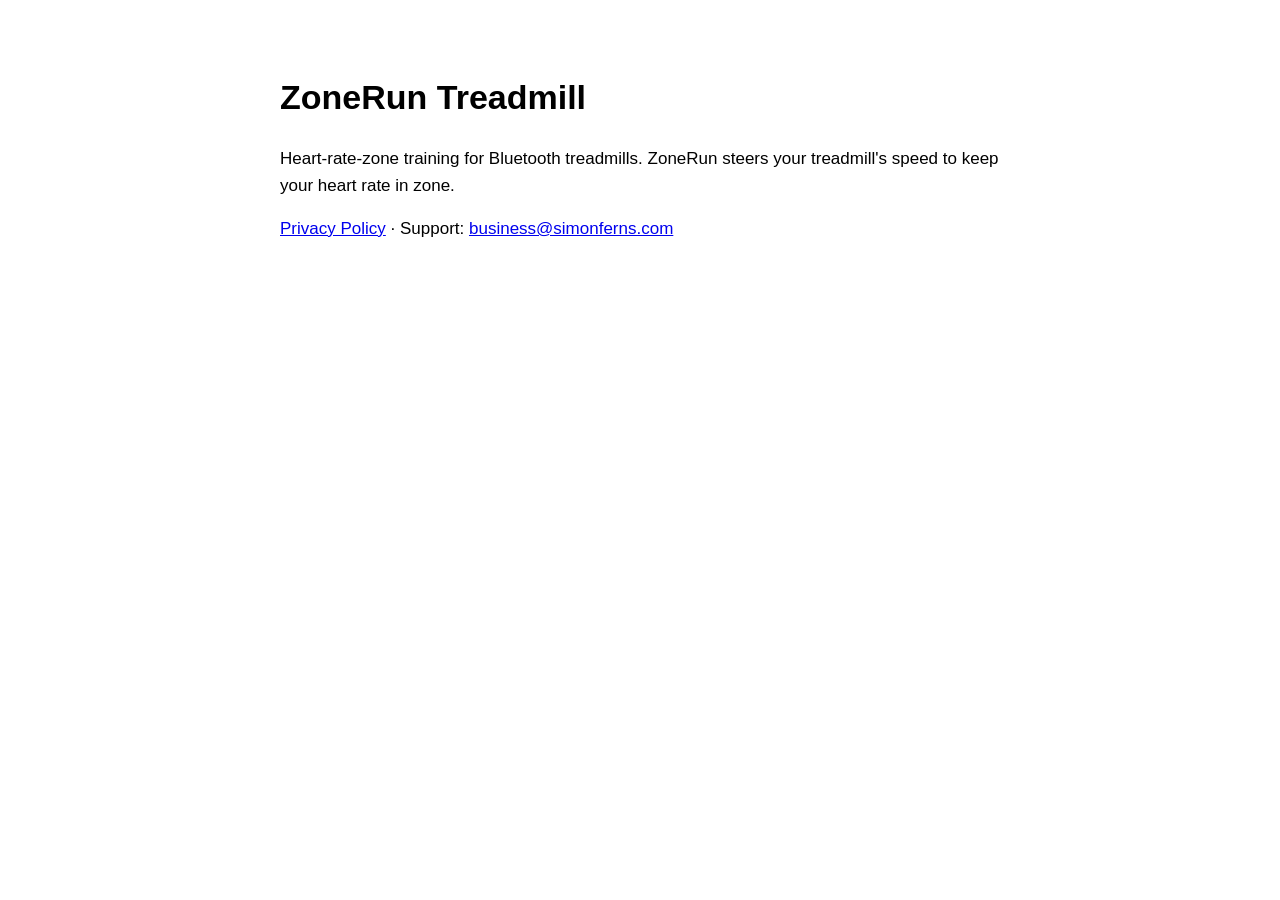
==== index.html @ 606d6ba1 "ZoneRun privacy policy and support page Co-authored-by: Cursor <cursoragent@cursor.com>" ====
<!DOCTYPE html>
<html lang="en"><head><meta charset="utf-8"><meta name="viewport" content="width=device-width, initial-scale=1">
<title>ZoneRun Treadmill</title>
<style>:root{color-scheme:light dark}body{font:17px/1.55 -apple-system,BlinkMacSystemFont,sans-serif;max-width:720px;margin:0 auto;padding:48px 24px}</style>
</head><body><h1>ZoneRun Treadmill</h1>
<p>Heart-rate-zone training for Bluetooth treadmills. ZoneRun steers your treadmill's speed to keep your heart rate in zone.</p>
<p><a href="privacy.html">Privacy Policy</a> · Support: <a href="mailto:business@simonferns.com">business@simonferns.com</a></p>
</body></html>
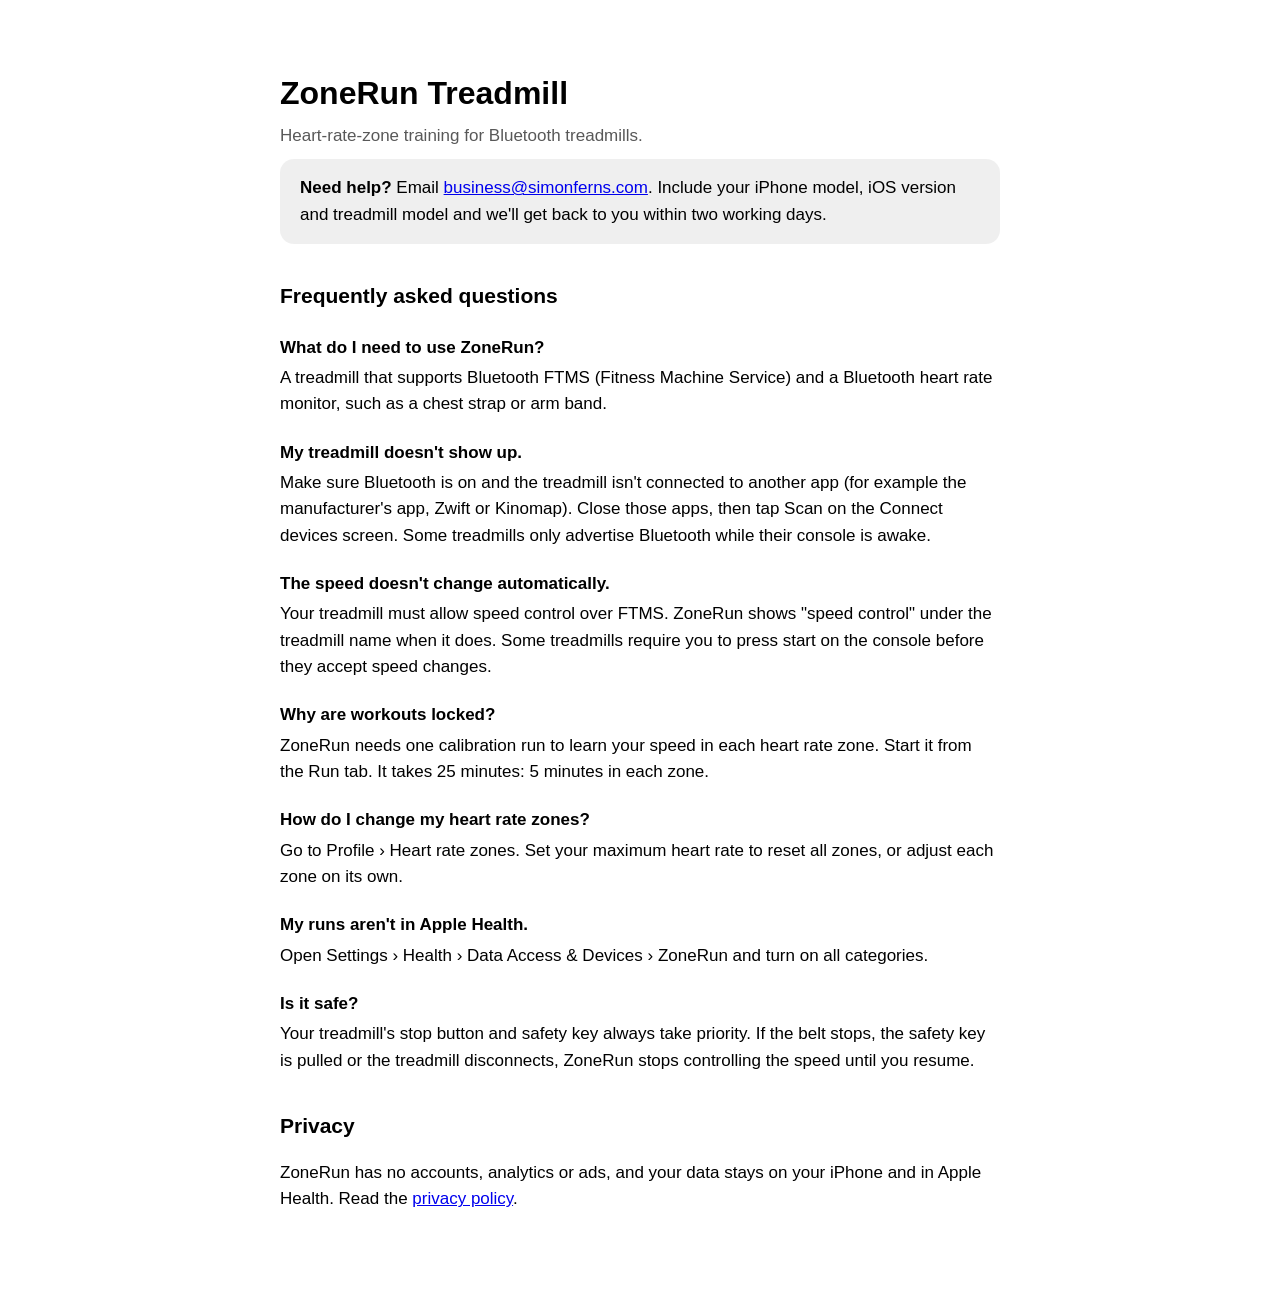
==== commit 7bfcb94f: "Support page with FAQ Co-authored-by: Cursor <cursoragent@cursor.com>" ====
--- a/index.html
+++ b/index.html
@@ -1,8 +1,61 @@
 <!DOCTYPE html>
-<html lang="en"><head><meta charset="utf-8"><meta name="viewport" content="width=device-width, initial-scale=1">
-<title>ZoneRun Treadmill</title>
-<style>:root{color-scheme:light dark}body{font:17px/1.55 -apple-system,BlinkMacSystemFont,sans-serif;max-width:720px;margin:0 auto;padding:48px 24px}</style>
-</head><body><h1>ZoneRun Treadmill</h1>
-<p>Heart-rate-zone training for Bluetooth treadmills. ZoneRun steers your treadmill's speed to keep your heart rate in zone.</p>
-<p><a href="privacy.html">Privacy Policy</a> · Support: <a href="mailto:business@simonferns.com">business@simonferns.com</a></p>
-</body></html>
+<html lang="en">
+<head>
+<meta charset="utf-8">
+<meta name="viewport" content="width=device-width, initial-scale=1">
+<title>ZoneRun Treadmill – Support</title>
+<style>
+  :root { color-scheme: light dark; }
+  body { font: 17px/1.55 -apple-system, BlinkMacSystemFont, "Segoe UI", sans-serif; max-width: 720px;
+         margin: 0 auto; padding: 48px 24px 80px; }
+  h1 { font-size: 32px; margin-bottom: 4px; }
+  h2 { font-size: 21px; margin-top: 36px; }
+  h3 { font-size: 17px; margin: 22px 0 4px; }
+  p { margin: 4px 0 10px; }
+  .muted { opacity: 0.65; }
+  .contact { padding: 16px 20px; border-radius: 14px; background: rgba(127,127,127,0.12); }
+</style>
+</head>
+<body>
+<h1>ZoneRun Treadmill</h1>
+<p class="muted">Heart-rate-zone training for Bluetooth treadmills.</p>
+
+<div class="contact">
+  <strong>Need help?</strong> Email <a href="mailto:business@simonferns.com?subject=ZoneRun%20support">business@simonferns.com</a>.
+  Include your iPhone model, iOS version and treadmill model and we'll get back to you within two working days.
+</div>
+
+<h2>Frequently asked questions</h2>
+
+<h3>What do I need to use ZoneRun?</h3>
+<p>A treadmill that supports Bluetooth FTMS (Fitness Machine Service) and a Bluetooth heart rate monitor, such as a
+chest strap or arm band.</p>
+
+<h3>My treadmill doesn't show up.</h3>
+<p>Make sure Bluetooth is on and the treadmill isn't connected to another app (for example the manufacturer's app,
+Zwift or Kinomap). Close those apps, then tap Scan on the Connect devices screen. Some treadmills only advertise
+Bluetooth while their console is awake.</p>
+
+<h3>The speed doesn't change automatically.</h3>
+<p>Your treadmill must allow speed control over FTMS. ZoneRun shows "speed control" under the treadmill name when it
+does. Some treadmills require you to press start on the console before they accept speed changes.</p>
+
+<h3>Why are workouts locked?</h3>
+<p>ZoneRun needs one calibration run to learn your speed in each heart rate zone. Start it from the Run tab. It takes
+25 minutes: 5 minutes in each zone.</p>
+
+<h3>How do I change my heart rate zones?</h3>
+<p>Go to Profile › Heart rate zones. Set your maximum heart rate to reset all zones, or adjust each zone on its own.</p>
+
+<h3>My runs aren't in Apple Health.</h3>
+<p>Open Settings › Health › Data Access &amp; Devices › ZoneRun and turn on all categories.</p>
+
+<h3>Is it safe?</h3>
+<p>Your treadmill's stop button and safety key always take priority. If the belt stops, the safety key is pulled or the
+treadmill disconnects, ZoneRun stops controlling the speed until you resume.</p>
+
+<h2>Privacy</h2>
+<p>ZoneRun has no accounts, analytics or ads, and your data stays on your iPhone and in Apple Health.
+Read the <a href="privacy.html">privacy policy</a>.</p>
+</body>
+</html>
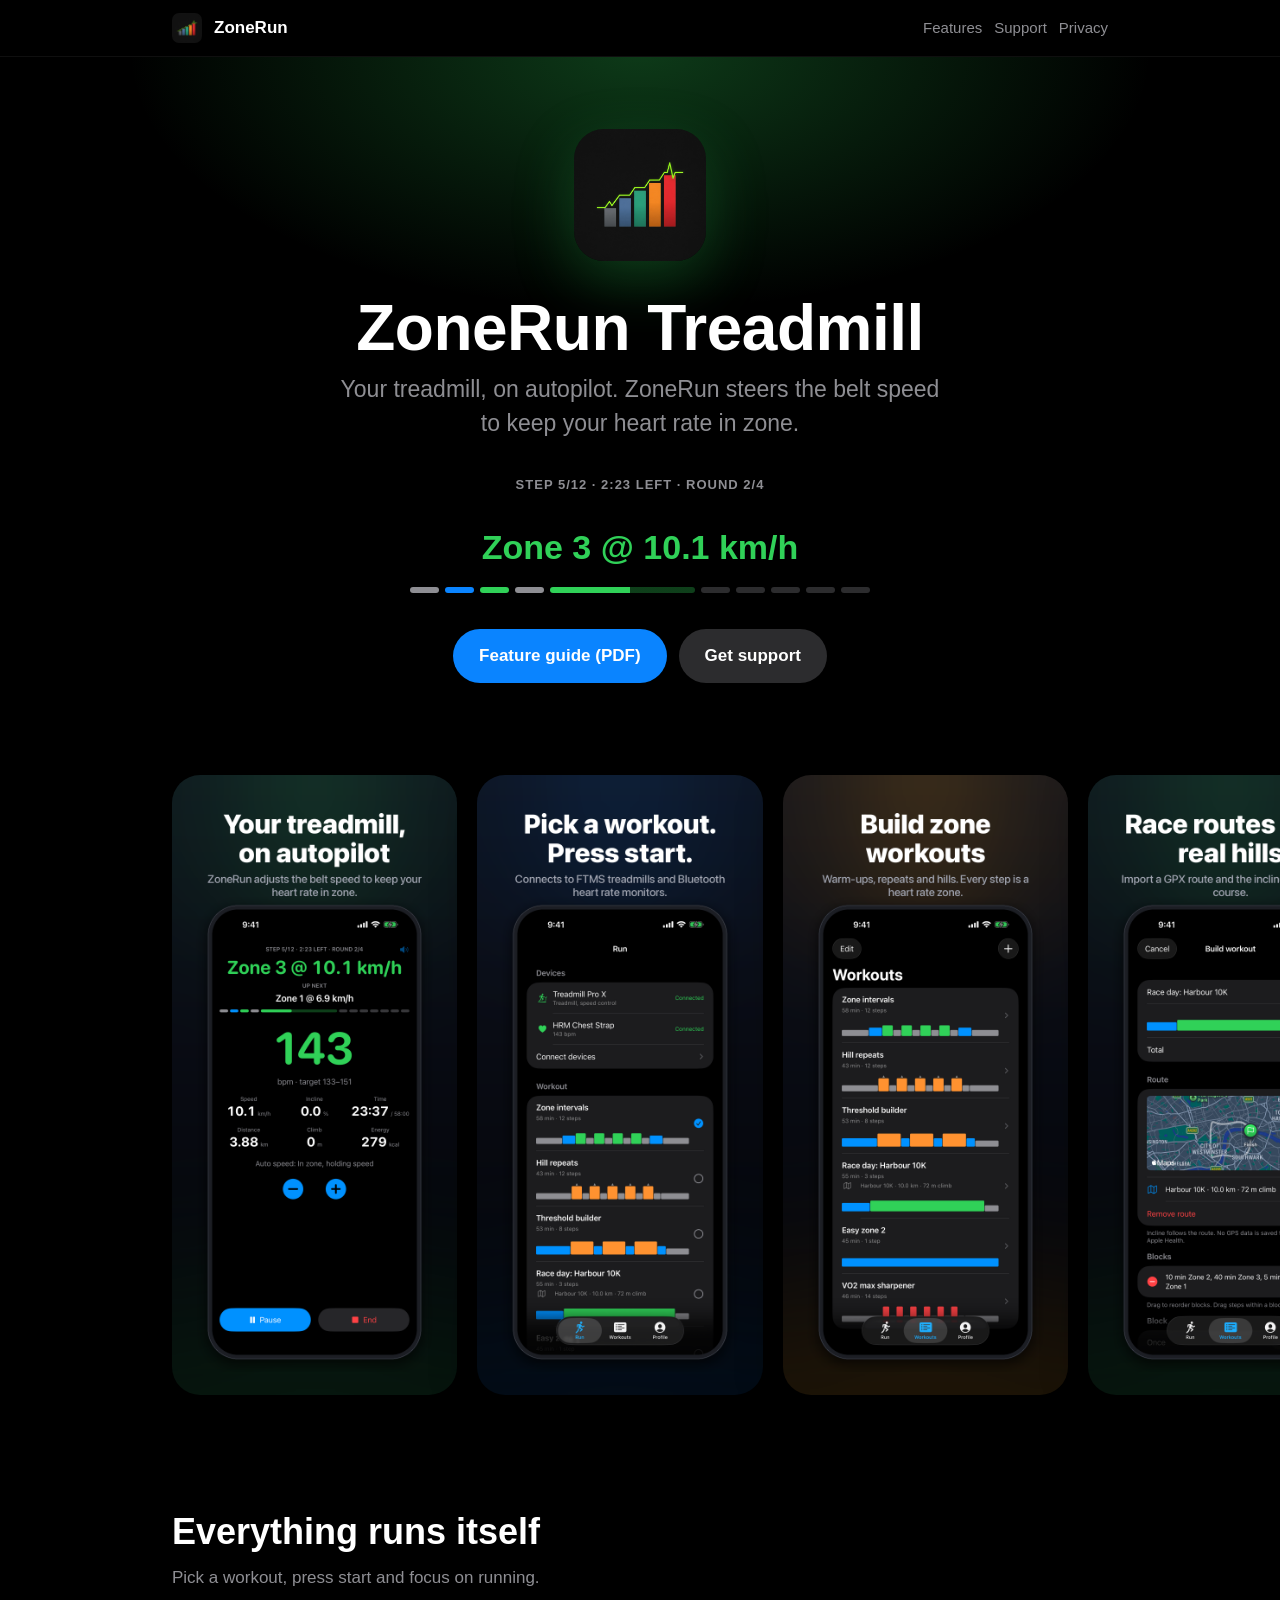
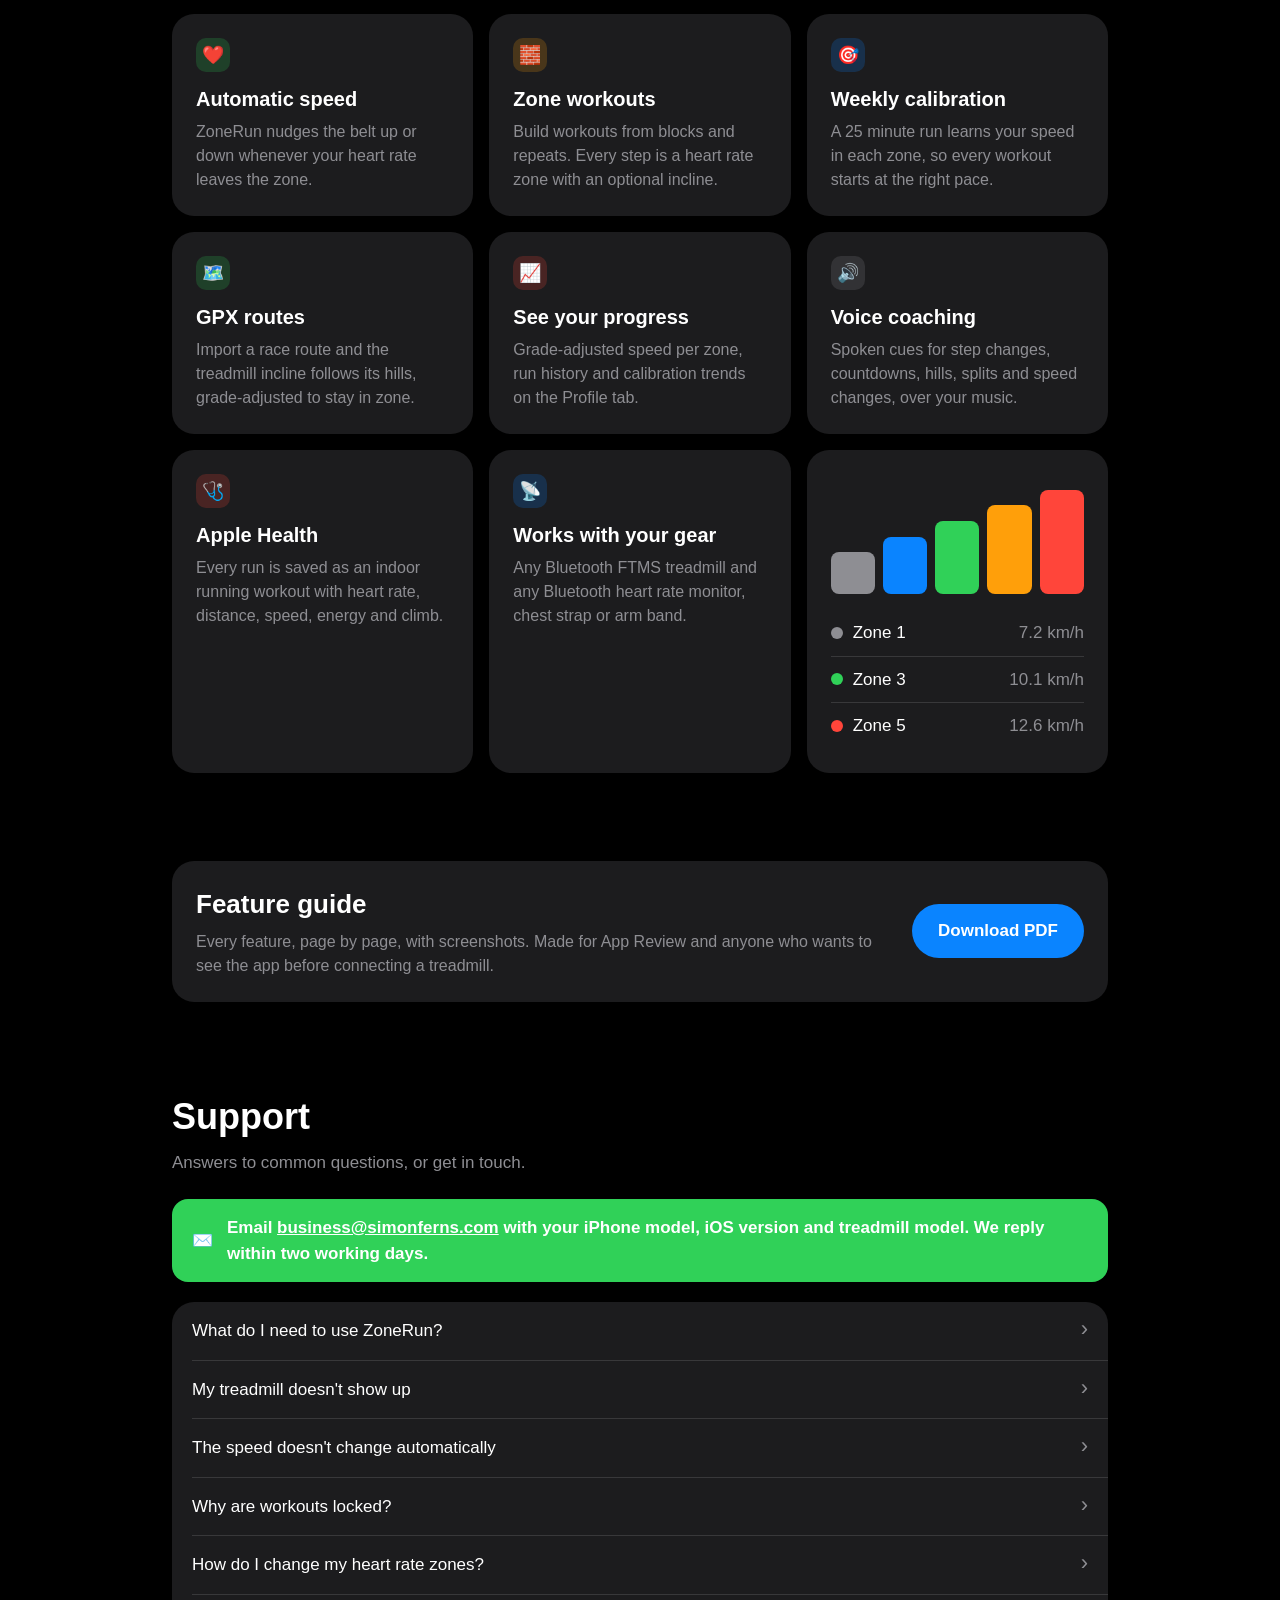
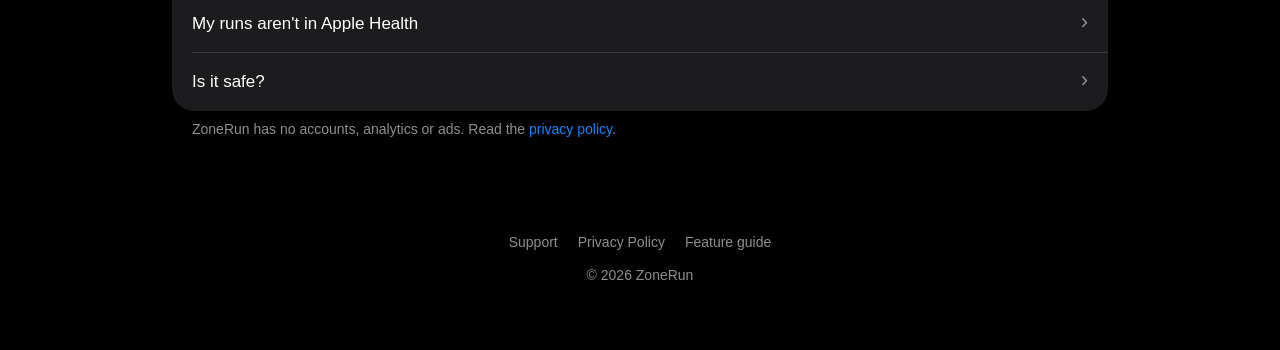
==== commit 943b6065: "Update site" ====
--- a/index.html
+++ b/index.html
@@ -3,59 +3,144 @@
 <head>
 <meta charset="utf-8">
 <meta name="viewport" content="width=device-width, initial-scale=1">
-<title>ZoneRun Treadmill – Support</title>
-<style>
-  :root { color-scheme: light dark; }
-  body { font: 17px/1.55 -apple-system, BlinkMacSystemFont, "Segoe UI", sans-serif; max-width: 720px;
-         margin: 0 auto; padding: 48px 24px 80px; }
-  h1 { font-size: 32px; margin-bottom: 4px; }
-  h2 { font-size: 21px; margin-top: 36px; }
-  h3 { font-size: 17px; margin: 22px 0 4px; }
-  p { margin: 4px 0 10px; }
-  .muted { opacity: 0.65; }
-  .contact { padding: 16px 20px; border-radius: 14px; background: rgba(127,127,127,0.12); }
-</style>
+<title>ZoneRun Treadmill – Heart rate zone training for Bluetooth treadmills</title>
+<meta name="description" content="ZoneRun steers your Bluetooth treadmill's speed to keep your heart rate in zone.">
+<link rel="icon" href="icon.png">
+<link rel="apple-touch-icon" href="icon.png">
+<link rel="stylesheet" href="style.css">
 </head>
 <body>
-<h1>ZoneRun Treadmill</h1>
-<p class="muted">Heart-rate-zone training for Bluetooth treadmills.</p>
+<nav>
+  <div class="wrap">
+    <img src="icon.png" alt="">
+    <span class="name rounded">ZoneRun</span>
+    <a class="link" href="#features">Features</a>
+    <a class="link" href="#support">Support</a>
+    <a class="link" href="privacy.html">Privacy</a>
+  </div>
+</nav>
 
-<div class="contact">
-  <strong>Need help?</strong> Email <a href="mailto:business@simonferns.com?subject=ZoneRun%20support">business@simonferns.com</a>.
-  Include your iPhone model, iOS version and treadmill model and we'll get back to you within two working days.
-</div>
+<header class="hero">
+  <div class="wrap">
+    <img class="icon" src="icon.png" alt="ZoneRun app icon">
+    <h1>ZoneRun Treadmill</h1>
+    <p class="tagline">Your treadmill, on autopilot. ZoneRun steers the belt speed to keep your heart rate in zone.</p>
+    <div class="upnext" style="margin-top:34px">STEP 5/12 · 2:23 LEFT · ROUND 2/4</div>
+    <div class="zone-line rounded">Zone 3 @ 10.1 km/h</div>
+    <div class="steps">
+      <span class="z1"></span><span class="z2"></span><span class="z3"></span><span class="z1"></span>
+      <span class="active"></span><span></span><span></span><span></span><span></span><span></span>
+    </div>
+    <div class="buttons">
+      <a class="btn" href="ZoneRun-App-Review.pdf">Feature guide (PDF)</a>
+      <a class="btn secondary" href="#support">Get support</a>
+    </div>
+  </div>
+</header>
 
-<h2>Frequently asked questions</h2>
+<section>
+  <div>
+    <div class="gallery">
+      <img src="screens/01-live.png" alt="Live run: your treadmill, on autopilot">
+      <img src="screens/02-run.png" alt="Run tab: pick a workout, press start">
+      <img src="screens/03-workouts.png" alt="Workouts: build zone workouts">
+      <img src="screens/04-route.png" alt="Routes: race routes with real hills">
+      <img src="screens/05-profile.png" alt="Profile: watch your speed climb">
+      <img src="screens/06-calibration.png" alt="Weekly calibration">
+    </div>
+  </div>
+</section>
 
-<h3>What do I need to use ZoneRun?</h3>
-<p>A treadmill that supports Bluetooth FTMS (Fitness Machine Service) and a Bluetooth heart rate monitor, such as a
-chest strap or arm band.</p>
+<section id="features">
+  <div class="wrap">
+    <h2 class="section-title">Everything runs itself</h2>
+    <p class="section-sub">Pick a workout, press start and focus on running.</p>
+    <div class="grid">
+      <div class="card"><div class="dot bg-z3">❤️</div><h3>Automatic speed</h3>
+        <p>ZoneRun nudges the belt up or down whenever your heart rate leaves the zone.</p></div>
+      <div class="card"><div class="dot bg-z4">🧱</div><h3>Zone workouts</h3>
+        <p>Build workouts from blocks and repeats. Every step is a heart rate zone with an optional incline.</p></div>
+      <div class="card"><div class="dot bg-z2">🎯</div><h3>Weekly calibration</h3>
+        <p>A 25 minute run learns your speed in each zone, so every workout starts at the right pace.</p></div>
+      <div class="card"><div class="dot bg-z3">🗺️</div><h3>GPX routes</h3>
+        <p>Import a race route and the treadmill incline follows its hills, grade-adjusted to stay in zone.</p></div>
+      <div class="card"><div class="dot bg-z5">📈</div><h3>See your progress</h3>
+        <p>Grade-adjusted speed per zone, run history and calibration trends on the Profile tab.</p></div>
+      <div class="card"><div class="dot bg-z1">🔊</div><h3>Voice coaching</h3>
+        <p>Spoken cues for step changes, countdowns, hills, splits and speed changes, over your music.</p></div>
+      <div class="card"><div class="dot bg-z5">🩺</div><h3>Apple Health</h3>
+        <p>Every run is saved as an indoor running workout with heart rate, distance, speed, energy and climb.</p></div>
+      <div class="card"><div class="dot bg-z2">📡</div><h3>Works with your gear</h3>
+        <p>Any Bluetooth FTMS treadmill and any Bluetooth heart rate monitor, chest strap or arm band.</p></div>
+      <div class="card">
+        <div class="zones">
+          <span style="height:35%;background:var(--z1)"></span><span style="height:48%;background:var(--z2)"></span>
+          <span style="height:61%;background:var(--z3)"></span><span style="height:74%;background:var(--z4)"></span>
+          <span style="height:87%;background:var(--z5)"></span>
+        </div>
+        <ul class="zone-rows">
+          <li><i style="background:var(--z1)"></i><b>Zone 1</b><em>7.2 km/h</em></li>
+          <li><i style="background:var(--z3)"></i><b>Zone 3</b><em>10.1 km/h</em></li>
+          <li><i style="background:var(--z5)"></i><b>Zone 5</b><em>12.6 km/h</em></li>
+        </ul>
+      </div>
+    </div>
+  </div>
+</section>
 
-<h3>My treadmill doesn't show up.</h3>
-<p>Make sure Bluetooth is on and the treadmill isn't connected to another app (for example the manufacturer's app,
-Zwift or Kinomap). Close those apps, then tap Scan on the Connect devices screen. Some treadmills only advertise
-Bluetooth while their console is awake.</p>
+<section>
+  <div class="wrap">
+    <div class="card" style="display:flex;gap:24px;align-items:center;flex-wrap:wrap">
+      <div style="flex:1;min-width:240px">
+        <h2 class="section-title" style="font-size:26px">Feature guide</h2>
+        <p style="color:var(--secondary);margin:0">Every feature, page by page, with screenshots. Made for App Review and
+          anyone who wants to see the app before connecting a treadmill.</p>
+      </div>
+      <a class="btn" href="ZoneRun-App-Review.pdf">Download PDF</a>
+    </div>
+  </div>
+</section>
 
-<h3>The speed doesn't change automatically.</h3>
-<p>Your treadmill must allow speed control over FTMS. ZoneRun shows "speed control" under the treadmill name when it
-does. Some treadmills require you to press start on the console before they accept speed changes.</p>
+<section id="support">
+  <div class="wrap">
+    <h2 class="section-title">Support</h2>
+    <p class="section-sub">Answers to common questions, or get in touch.</p>
+    <div class="banner">
+      <span>✉️</span>
+      <span>Email <a href="mailto:business@simonferns.com?subject=ZoneRun%20support">business@simonferns.com</a>
+        with your iPhone model, iOS version and treadmill model. We reply within two working days.</span>
+    </div>
+    <div style="height:20px"></div>
+    <div class="list">
+      <details><summary>What do I need to use ZoneRun?</summary>
+        <p>A treadmill that supports Bluetooth FTMS (Fitness Machine Service) and a Bluetooth heart rate monitor, such
+          as a chest strap or arm band.</p></details>
+      <details><summary>My treadmill doesn't show up</summary>
+        <p>Make sure Bluetooth is on and the treadmill isn't connected to another app, such as the manufacturer's app,
+          Zwift or Kinomap. Close those apps, then tap Scan on the Connect devices screen. Some treadmills only
+          advertise Bluetooth while their console is awake.</p></details>
+      <details><summary>The speed doesn't change automatically</summary>
+        <p>Your treadmill must allow speed control over FTMS. ZoneRun shows "speed control" under the treadmill name
+          when it does. Some treadmills need you to press start on the console before they accept speed changes.</p></details>
+      <details><summary>Why are workouts locked?</summary>
+        <p>ZoneRun needs one calibration run to learn your speed in each heart rate zone. Start it from the Run tab.
+          It takes 25 minutes: 5 minutes in each zone.</p></details>
+      <details><summary>How do I change my heart rate zones?</summary>
+        <p>Go to Profile › Heart rate zones. Set your maximum heart rate to reset all zones, or adjust each zone on its
+          own.</p></details>
+      <details><summary>My runs aren't in Apple Health</summary>
+        <p>Open Settings › Health › Data Access &amp; Devices › ZoneRun and turn on all categories.</p></details>
+      <details><summary>Is it safe?</summary>
+        <p>Your treadmill's stop button and safety key always take priority. If the belt stops, the safety key is
+          pulled or the treadmill disconnects, ZoneRun stops controlling the speed until you resume.</p></details>
+    </div>
+    <p class="footnote">ZoneRun has no accounts, analytics or ads. Read the <a href="privacy.html">privacy policy</a>.</p>
+  </div>
+</section>
 
-<h3>Why are workouts locked?</h3>
-<p>ZoneRun needs one calibration run to learn your speed in each heart rate zone. Start it from the Run tab. It takes
-25 minutes: 5 minutes in each zone.</p>
-
-<h3>How do I change my heart rate zones?</h3>
-<p>Go to Profile › Heart rate zones. Set your maximum heart rate to reset all zones, or adjust each zone on its own.</p>
-
-<h3>My runs aren't in Apple Health.</h3>
-<p>Open Settings › Health › Data Access &amp; Devices › ZoneRun and turn on all categories.</p>
-
-<h3>Is it safe?</h3>
-<p>Your treadmill's stop button and safety key always take priority. If the belt stops, the safety key is pulled or the
-treadmill disconnects, ZoneRun stops controlling the speed until you resume.</p>
-
-<h2>Privacy</h2>
-<p>ZoneRun has no accounts, analytics or ads, and your data stays on your iPhone and in Apple Health.
-Read the <a href="privacy.html">privacy policy</a>.</p>
+<footer>
+  <a href="#support">Support</a><a href="privacy.html">Privacy Policy</a><a href="ZoneRun-App-Review.pdf">Feature guide</a>
+  <div style="margin-top:12px">© 2026 ZoneRun</div>
+</footer>
 </body>
 </html>
--- a/style.css
+++ b/style.css
@@ -0,0 +1,124 @@
+:root {
+  --bg: #000;
+  --card: #1c1c1e;
+  --card-2: #2c2c2e;
+  --separator: #38383a;
+  --text: #fff;
+  --secondary: #8e8e93;
+  --blue: #0a84ff;
+  --z1: #8e8e93;
+  --z2: #0a84ff;
+  --z3: #30d158;
+  --z4: #ff9f0a;
+  --z5: #ff453a;
+  --radius: 22px;
+  color-scheme: dark;
+}
+
+* { box-sizing: border-box; }
+
+body {
+  margin: 0;
+  background: var(--bg);
+  color: var(--text);
+  font: 17px/1.5 -apple-system, BlinkMacSystemFont, "SF Pro Text", "Segoe UI", sans-serif;
+  -webkit-font-smoothing: antialiased;
+}
+
+h1, h2, h3, .rounded { font-family: ui-rounded, "SF Pro Rounded", -apple-system, sans-serif; }
+
+a { color: var(--blue); text-decoration: none; }
+a:hover { text-decoration: underline; }
+
+.wrap { max-width: 980px; margin: 0 auto; padding: 0 22px; }
+
+/* Nav */
+nav { position: sticky; top: 0; z-index: 10; backdrop-filter: blur(20px); -webkit-backdrop-filter: blur(20px);
+      background: rgba(0, 0, 0, 0.72); border-bottom: 1px solid rgba(255, 255, 255, 0.06); }
+nav .wrap { display: flex; align-items: center; gap: 12px; height: 56px; }
+nav img { width: 30px; height: 30px; border-radius: 7px; }
+nav .name { font-weight: 700; color: var(--text); margin-right: auto; }
+nav a.link { color: var(--secondary); font-size: 15px; }
+nav a.link:hover { color: var(--text); text-decoration: none; }
+
+/* Hero */
+.hero { text-align: center; padding: 72px 0 40px; position: relative; overflow: hidden; }
+.hero::before { content: ""; position: absolute; inset: -40% 10% auto; height: 520px; z-index: -1;
+                background: radial-gradient(closest-side, rgba(48, 209, 88, 0.28), transparent); }
+.hero .icon { width: 132px; height: 132px; border-radius: 30px; box-shadow: 0 20px 60px rgba(48, 209, 88, 0.25); }
+.hero h1 { font-size: clamp(40px, 7vw, 64px); line-height: 1.05; margin: 26px 0 10px; letter-spacing: -0.5px; }
+.hero .tagline { font-size: clamp(19px, 2.6vw, 23px); color: var(--secondary); max-width: 620px; margin: 0 auto; }
+.zone-line { font-size: clamp(24px, 4vw, 34px); font-weight: 800; color: var(--z3); margin: 28px 0 4px; }
+.upnext { font-size: 13px; letter-spacing: 1px; color: var(--secondary); font-weight: 600; }
+
+/* Step progress bar like the live screen */
+.steps { display: flex; gap: 6px; max-width: 460px; margin: 14px auto 0; }
+.steps span { height: 6px; border-radius: 3px; flex: 1; background: var(--card-2); }
+.steps .z1 { background: var(--z1); } .steps .z2 { background: var(--z2); }
+.steps .z3 { background: var(--z3); } .steps .z4 { background: var(--z4); } .steps .z5 { background: var(--z5); }
+.steps .active { flex: 5; background: linear-gradient(90deg, var(--z3) 55%, rgba(48, 209, 88, 0.3) 55%); }
+
+.buttons { display: flex; gap: 12px; justify-content: center; flex-wrap: wrap; margin-top: 36px; }
+.btn { display: inline-flex; align-items: center; gap: 8px; padding: 14px 26px; border-radius: 999px;
+       font-weight: 600; font-size: 17px; background: var(--blue); color: #fff; }
+.btn.secondary { background: var(--card-2); color: var(--text); }
+.btn:hover { text-decoration: none; filter: brightness(1.1); }
+
+/* Sections */
+section { padding: 44px 0; }
+.section-title { font-size: clamp(28px, 4vw, 36px); margin: 0 0 6px; }
+.section-sub { color: var(--secondary); margin: 0 0 24px; }
+
+/* Screenshot gallery */
+.gallery { display: flex; gap: 20px; overflow-x: auto; scroll-snap-type: x mandatory; scrollbar-width: none;
+           padding: 8px max(22px, calc((100vw - 936px) / 2)) 22px;
+           scroll-padding: 0 max(22px, calc((100vw - 936px) / 2)); }
+.gallery::-webkit-scrollbar { display: none; }
+.gallery img { height: min(620px, 78vh); border-radius: 28px; scroll-snap-align: center; flex: none;
+               box-shadow: 0 10px 40px rgba(0, 0, 0, 0.6); }
+
+/* Feature cards */
+.grid { display: grid; grid-template-columns: repeat(auto-fit, minmax(270px, 1fr)); gap: 16px; }
+.card { background: var(--card); border-radius: var(--radius); padding: 24px; }
+.card h3 { margin: 12px 0 6px; font-size: 20px; }
+.card p { margin: 0; color: var(--secondary); font-size: 16px; }
+.dot { width: 34px; height: 34px; border-radius: 10px; display: grid; place-items: center; font-size: 18px; }
+.bg-z1 { background: rgba(142, 142, 147, 0.2); } .bg-z2 { background: rgba(10, 132, 255, 0.2); }
+.bg-z3 { background: rgba(48, 209, 88, 0.2); } .bg-z4 { background: rgba(255, 159, 10, 0.2); }
+.bg-z5 { background: rgba(255, 69, 58, 0.2); }
+
+/* Zone chart like the calibration card */
+.zones { display: grid; grid-template-columns: repeat(5, 1fr); gap: 8px; align-items: end; height: 120px; margin-bottom: 16px; }
+.zones span { border-radius: 8px; }
+.zone-rows { margin: 0; padding: 0; list-style: none; }
+.zone-rows li { display: flex; align-items: center; gap: 10px; padding: 10px 0; border-top: 1px solid var(--separator); }
+.zone-rows li:first-child { border-top: 0; }
+.zone-rows i { width: 12px; height: 12px; border-radius: 50%; }
+.zone-rows b { font-weight: 500; }
+.zone-rows em { margin-left: auto; font-style: normal; color: var(--secondary); }
+
+/* Inset grouped list (FAQ) */
+.list { background: var(--card); border-radius: var(--radius); overflow: hidden; }
+.list details { border-top: 1px solid var(--separator); margin-left: 20px; }
+.list details:first-child { border-top: 0; }
+.list summary { cursor: pointer; list-style: none; padding: 16px 20px 16px 0; font-weight: 500;
+                display: flex; justify-content: space-between; gap: 16px; }
+.list summary::-webkit-details-marker { display: none; }
+.list summary::after { content: "›"; color: var(--secondary); font-size: 22px; line-height: 1; transition: transform .2s; }
+.list details[open] summary::after { transform: rotate(90deg); }
+.list details p { margin: 0 20px 16px 0; color: var(--secondary); }
+.footnote { color: var(--secondary); font-size: 14px; margin: 8px 20px 0; }
+
+/* Banner, like the in-app status banners */
+.banner { display: flex; gap: 14px; align-items: center; background: var(--z3); color: #fff; border-radius: 16px;
+          padding: 16px 20px; font-weight: 600; }
+.banner a { color: #fff; text-decoration: underline; }
+
+/* Prose pages */
+.prose { max-width: 720px; }
+.prose h2 { font-size: 22px; margin: 34px 0 8px; }
+.prose p, .prose li { color: #d1d1d6; }
+.prose .card { margin: 16px 0; }
+
+footer { color: var(--secondary); font-size: 14px; text-align: center; padding: 48px 0 64px; }
+footer a { color: var(--secondary); margin: 0 10px; }
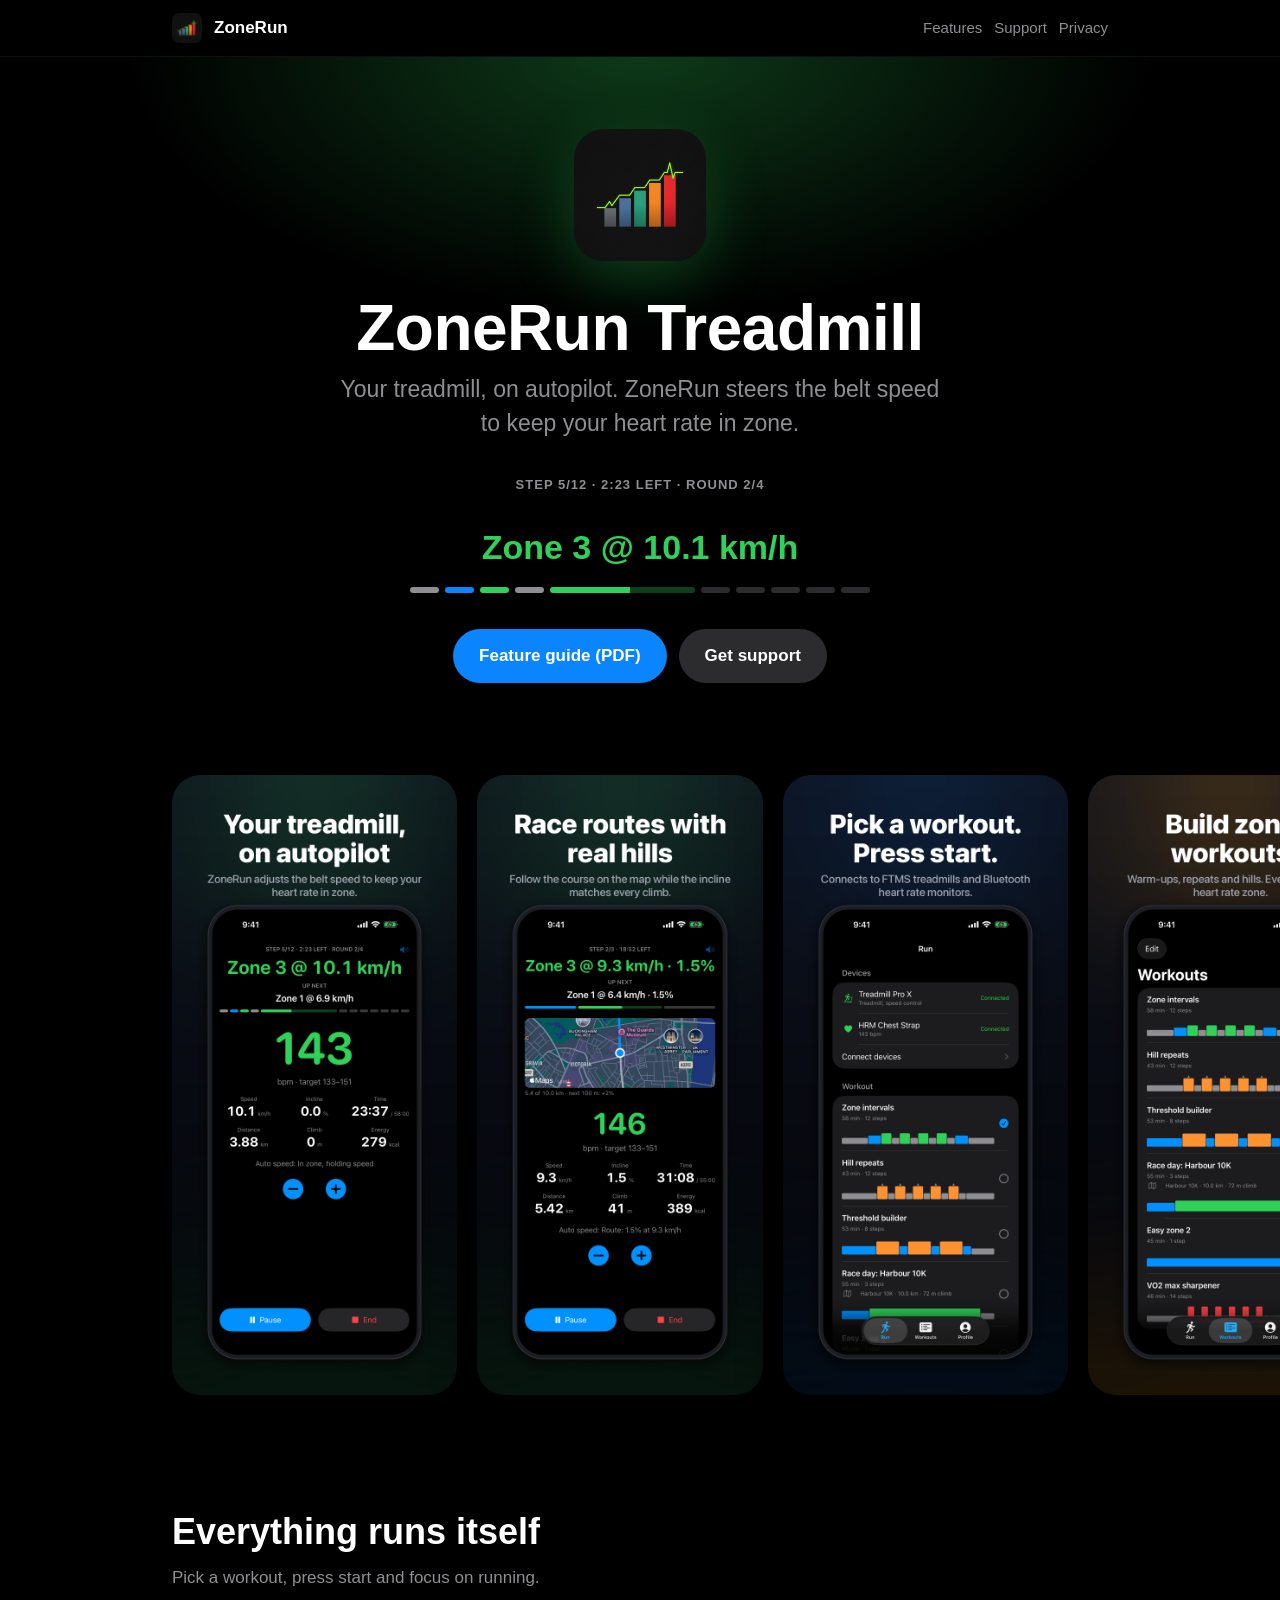
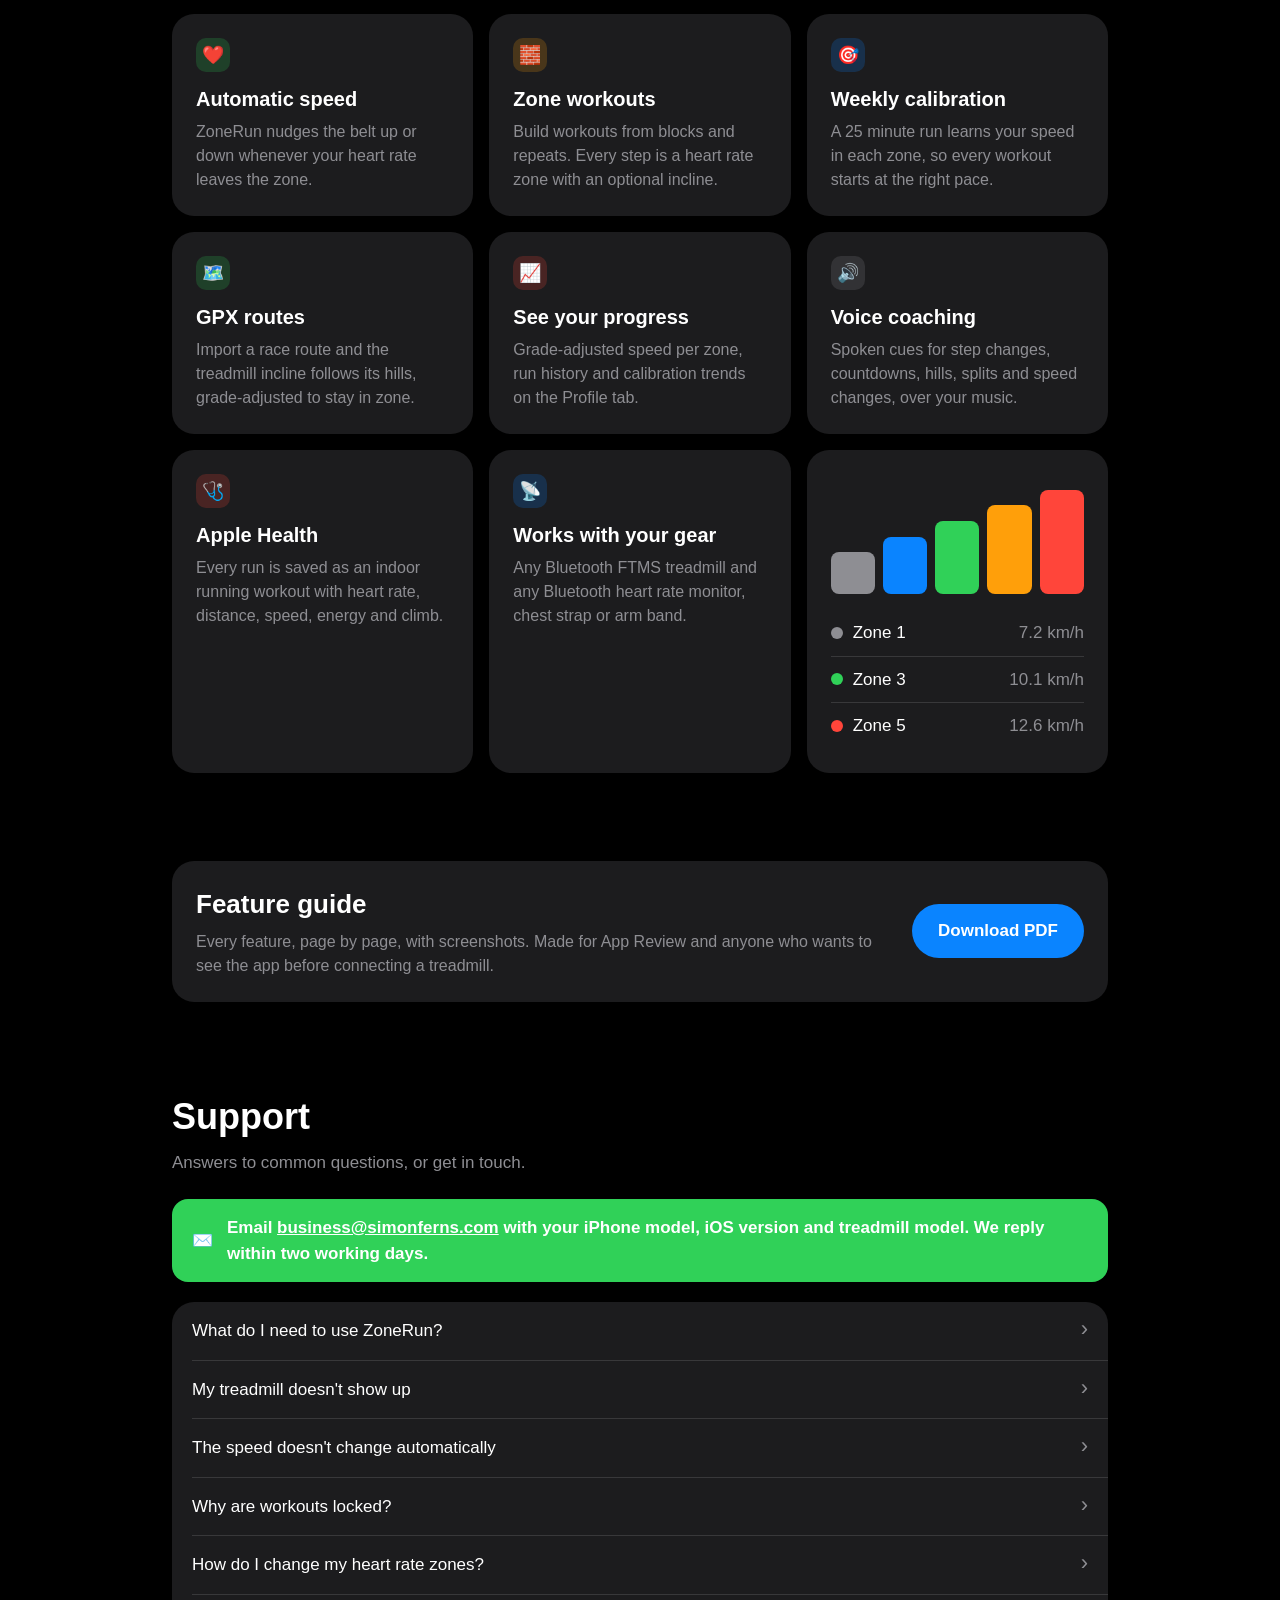
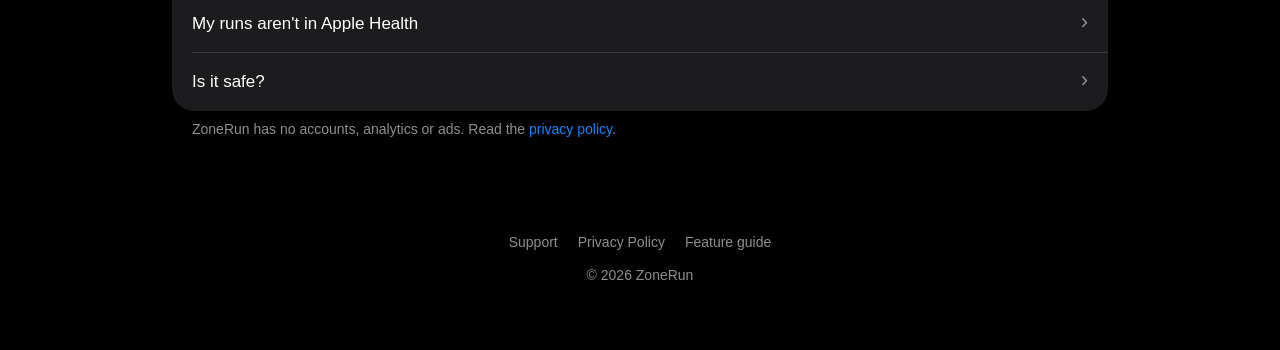
==== commit 400f2772: "Update site" ====
--- a/index.html
+++ b/index.html
@@ -42,11 +42,12 @@
   <div>
     <div class="gallery">
       <img src="screens/01-live.png" alt="Live run: your treadmill, on autopilot">
-      <img src="screens/02-run.png" alt="Run tab: pick a workout, press start">
-      <img src="screens/03-workouts.png" alt="Workouts: build zone workouts">
-      <img src="screens/04-route.png" alt="Routes: race routes with real hills">
-      <img src="screens/05-profile.png" alt="Profile: watch your speed climb">
-      <img src="screens/06-calibration.png" alt="Weekly calibration">
+      <img src="screens/02-route.png" alt="Routes: race routes with real hills">
+      <img src="screens/03-run.png" alt="Run tab: pick a workout, press start">
+      <img src="screens/04-workouts.png" alt="Workouts: build zone workouts">
+      <img src="screens/05-editor.png" alt="Editor: import any GPX route">
+      <img src="screens/06-profile.png" alt="Profile: watch your speed climb">
+      <img src="screens/07-calibration.png" alt="Weekly calibration">
     </div>
   </div>
 </section>
